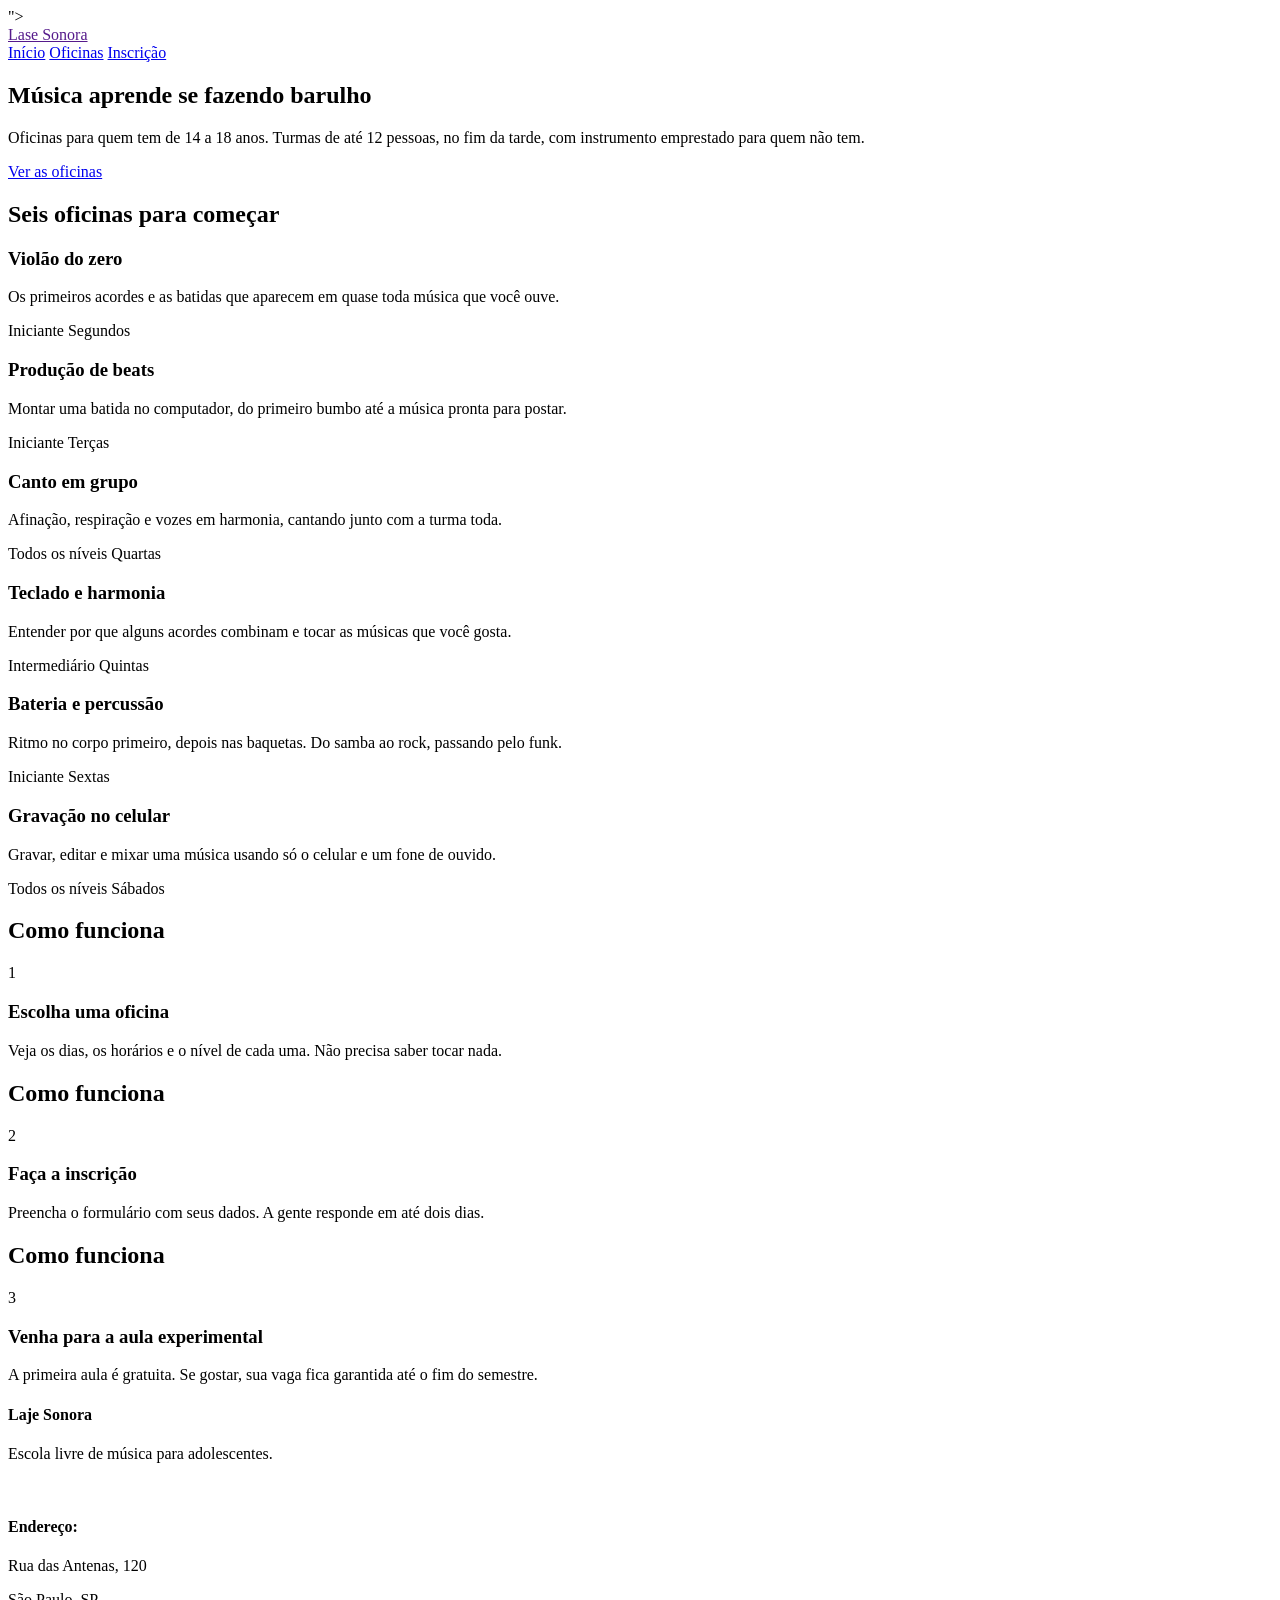
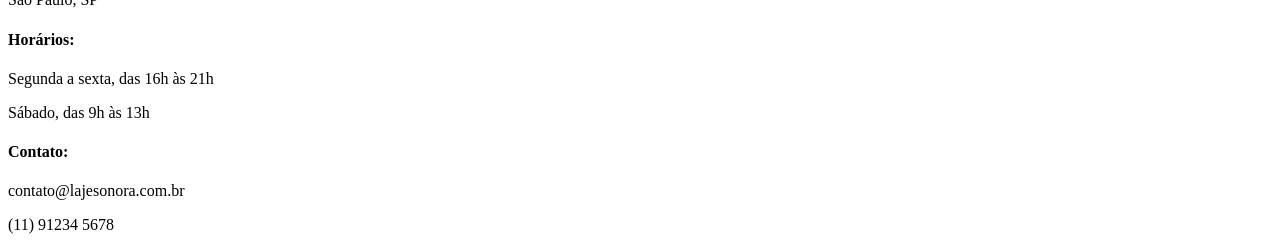
==== index.html @ b4974b71 "Initial commit" ====
<!DOCTYPE html>
<html lang="pt-br">
<head>
    <meta charset="UTF-8">
    <meta name="viewport" content="width=device-width, initial-scale=1.0">
    <title>Lase Sonora | Início</title>
    <link rel="stylesheet" href="index.css">
    <link rel="stylesheet" href="link rel="preconnect" href="https://fonts.googleapis.com">
    <link rel="preconnect" href="https://fonts.gstatic.com" crossorigin>
    <link href="https://fonts.googleapis.com/css2?family=Big+Shoulders:opsz,wght@10..72,100..900&display=swap" rel="stylesheet">">
</head>
<body>
    <header class="conteudo topo">
        <a href=""class="logo">Lase Sonora</a>

        <nav class="menu">
            <a href="index.css" class="atual">Início</a>
            <a href="oficinas.css">Oficinas</a>
            <a href="inscricao.html">Inscrição</a>
        </nav>
    </header>

    <main>
        <section class="conteudo cartazes">
            <div class="cartaz e cartaz-principal">
                 <h1>Música aprende se fazendo barulho</h1>  
            </div>
            <div class="Cartaz Cartaz-lateral">
                <p>Oficinas para quem tem de 14 a 18 anos. Turmas de até 12 pessoas, no fim da tarde, com instrumento emprestado para quem não tem.</p>
                <a href="./oficinas.html" class="botao">Ver as oficinas</a>
            </div>
        </section>

        <section class="conteudo secao">
            <h2 class="titulo-secao">Seis oficinas para começar</h2>
            <div class="card">
                <article class="cards">
                  <div class="foto foto-azul"></div>
                  <div card-texto>
                    <h3>Violão do zero</h3>
                    <p>Os primeiros acordes e as batidas que aparecem em quase toda música que você ouve.</p>
                    <div class="card-info">
                        <span>Iniciante</span>
                        <span>Segundos</span>
                    </div>
                  </div>
                </article>

                <article class="cards">
                  <div class="foto foto-amarela"></div>
                  <div card-texto>
                    <h3>Produção de beats</h3>
                    <p>Montar uma batida no computador, do primeiro bumbo até a música pronta para postar.</p>
                    <div class="card-info">
                        <span>Iniciante</span>
                        <span>Terças</span>
                    </div>
                  </div>
                </article>
                <article class="cards">
                  <div class="foto foto-tinta"></div>
                  <div card-texto>
                    <h3>Canto em grupo</h3>
                    <p>Afinação, respiração e vozes em harmonia, cantando junto com a turma toda.</p>
                    <div class="card-info">
                        <span>Todos os níveis</span>
                        <span>Quartas</span>
                    </div>
                  </div>
                </article>
                <article class="cards">
                  <div class="foto"></div>
                  <div card-texto>
                    <h3>Teclado e harmonia</h3>
                    <p>Entender por que alguns acordes combinam e tocar as músicas que você gosta.</p>
                    <div class="card-info">
                        <span>Intermediário</span>
                        <span>Quintas</span>
                    </div>
                  </div>
                </article>
                <article class="cards">
                  <div class="foto-azul"></div>
                  <div card-texto>
                    <h3>Bateria e percussão</h3>
                    <p>Ritmo no corpo primeiro, depois nas baquetas. Do samba ao rock, passando pelo funk.</p>
                    <div class="card-info">
                        <span>Iniciante</span>
                        <span>Sextas</span>
                    </div>
                  </div>
                </article>
                <article class="cards">
                  <div class="foto-amarela"></div>
                  <div card-texto>
                    <h3>Gravação no celular</h3>
                    <p>Gravar, editar e mixar uma música usando só o celular e um fone de ouvido.</p>
                    <div class="card-info">
                        <span>Todos os níveis</span>
                        <span>Sábados</span>
                    </div>
                  </div>
                </article>
            </div>
        </section>

        <section class="conteudo secao">
            <h2 class="titulo-secao">Como funciona</h2>
            <div class="passos">
                <div class="passo">
                    <p class="passo-numero">1</p>
                    <h3>Escolha uma oficina</h3>
                    <p>Veja os dias, os horários e o nível de cada uma. Não precisa saber tocar nada.</p>
                </div>
            </div>
            <h2 class="titulo-secao">Como funciona</h2>
            <div class="passos">
                <div class="passo">
                    <p class="passo-numero">2</p>
                    <h3>Faça a inscrição</h3>
                    <p>Preencha o formulário com seus dados. A gente responde em até dois dias.</p>
                </div>
            </div>
            <h2 class="titulo-secao">Como funciona</h2>
            <div class="passos">
                <div class="passo">
                    <p class="passo-numero">3</p>
                    <h3>Venha para a aula experimental</h3>
                    <p>A primeira aula é gratuita. Se gostar, sua vaga fica garantida até o fim do semestre.</p>
                </div>
            </div>
        </section>
    </main>

    <footer class="rodape">
        <div class="conteudo rodape-colunas">
            <div class="rodape-coluna">
                <h4>Laje Sonora</h4>
                <p>Escola livre de música para adolescentes.</p>
                <br>
                <h4>Endereço:</h4>
                <p>Rua das Antenas, 120</p>
                <p>São Paulo, SP</p>
                <h4>Horários:</h4>
                <p>Segunda a sexta, das 16h às 21h</p>
                <p>Sábado, das 9h às 13h</p>
                <h4>Contato:</h4>
                <p>contato@lajesonora.com.br </p>
                <p>(11) 91234 5678</p>
            </div>
        </div>
    </footer>
</body>
</html>
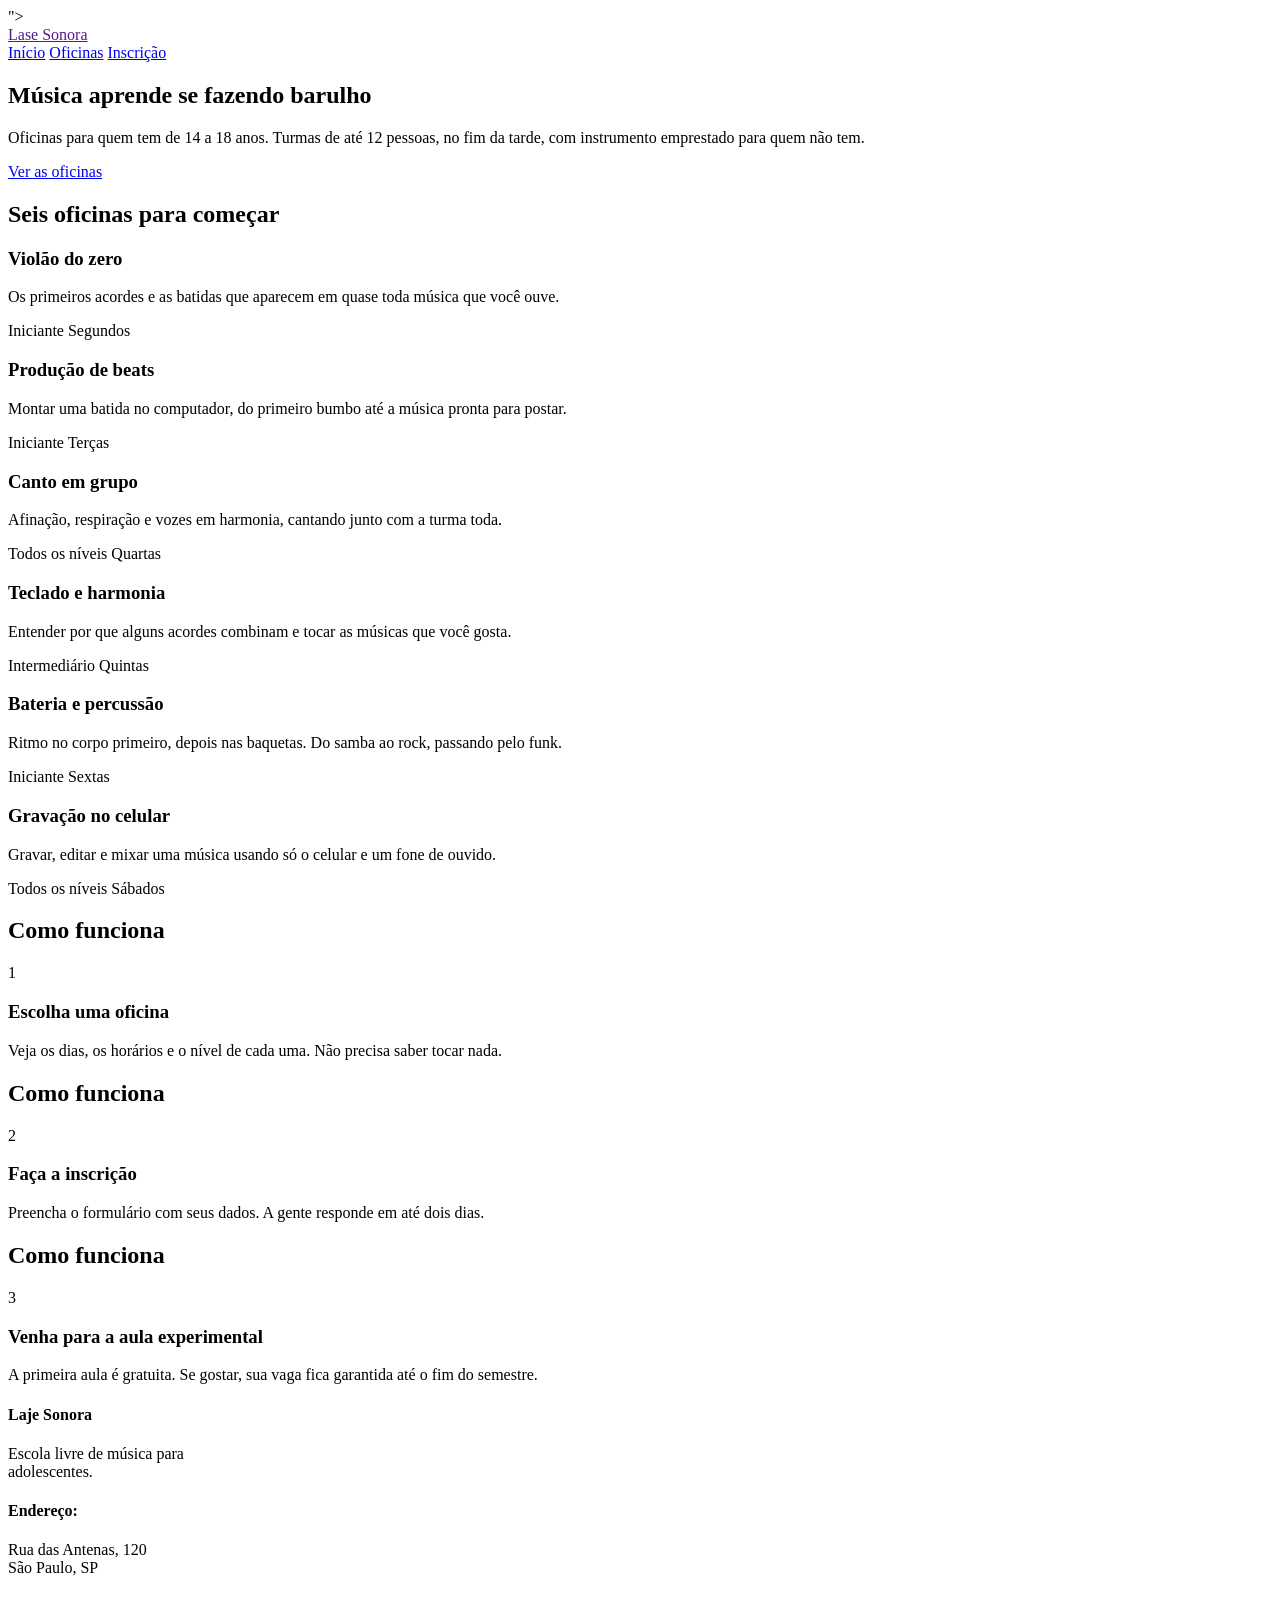
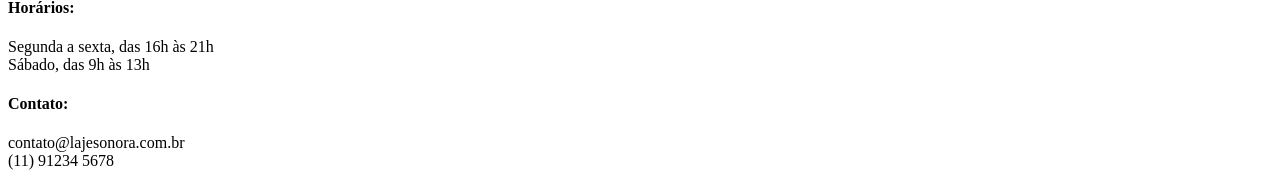
==== commit aad2f0be: "CSS geral: reset, variáveis e fontes" ====
--- a/index.html
+++ b/index.html
@@ -136,17 +136,19 @@
         <div class="conteudo rodape-colunas">
             <div class="rodape-coluna">
                 <h4>Laje Sonora</h4>
-                <p>Escola livre de música para adolescentes.</p>
-                <br>
+                <p>Escola livre de música para <br> adolescentes.</p>
+            </div>
+            <div class="rodape-coluna">
                 <h4>Endereço:</h4>
-                <p>Rua das Antenas, 120</p>
-                <p>São Paulo, SP</p>
+                <p>Rua das Antenas, 120 <br> São Paulo, SP</p>
+            </div>
+            <div class="rodape-coluna">
                 <h4>Horários:</h4>
-                <p>Segunda a sexta, das 16h às 21h</p>
-                <p>Sábado, das 9h às 13h</p>
+                <p>Segunda a sexta, das 16h às 21h <br> Sábado, das 9h às 13h</p>
+            </div>
+            <div class="rodape-coluna">
                 <h4>Contato:</h4>
-                <p>contato@lajesonora.com.br </p>
-                <p>(11) 91234 5678</p>
+                <p>contato@lajesonora.com.br  <br> (11) 91234 5678</p>
             </div>
         </div>
     </footer>
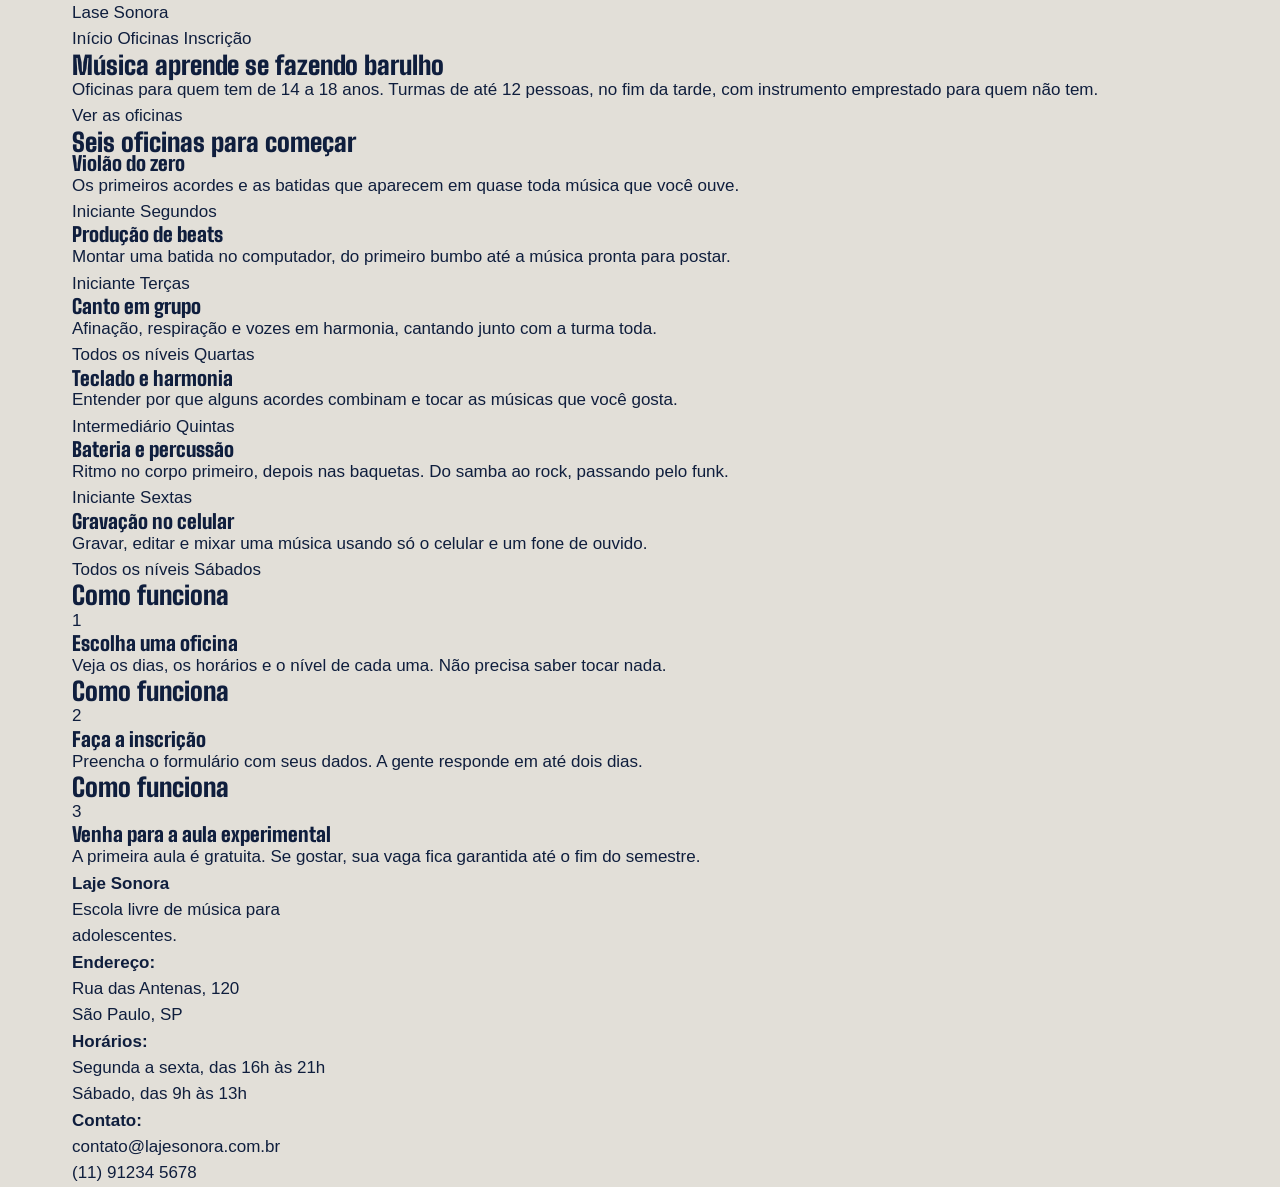
==== commit 13fa356c: "CSS geral: reset, variáveis e fontes" ====
--- a/index.html
+++ b/index.html
@@ -7,7 +7,7 @@
     <link rel="stylesheet" href="index.css">
     <link rel="stylesheet" href="link rel="preconnect" href="https://fonts.googleapis.com">
     <link rel="preconnect" href="https://fonts.gstatic.com" crossorigin>
-    <link href="https://fonts.googleapis.com/css2?family=Big+Shoulders:opsz,wght@10..72,100..900&display=swap" rel="stylesheet">">
+    <link href="https://fonts.googleapis.com/css2?family=Big+Shoulders:opsz,wght@10..72,100..900&display=swap" rel="stylesheet">
 </head>
 <body>
     <header class="conteudo topo">
--- a/index.css
+++ b/index.css
@@ -0,0 +1,47 @@
+/* Reset do CSS */
+* {
+    margin: 0;
+    padding: 0;
+    box-sizing: border-box;
+  }
+  
+  /* Variáveis (Cores e Fontes) */
+  :root {
+    --concreto: #E2DFD8;
+    --concreto-escuro: #CBC7BE;
+    --tinta: #0F1E3D;
+    --caixa-dagua: #1F5FBF;
+    --fita: #F3C623;
+    --branco: #FFFFFF;
+    --fonte-cartaz: "Big Shoulders", "Arial Narrow", sans-serif;
+    --fonte-texto: "Archivo", Arial, sans-serif;
+  }
+  
+  /* Estilos Globais do Corpo da Página */
+  body {
+    background-color: var(--concreto);
+    color: var(--tinta);
+    font-family: var(--fonte-texto);
+    font-size: 17px;
+    line-height: 1.55;
+  }
+  
+  /* Links */
+  a {
+    color: inherit;
+    text-decoration: none;
+  }
+  
+  /* Títulos */
+  h1, h2, h3 {
+    font-family: var(--fonte-cartaz);
+    font-weight: 900;
+    line-height: 0.95;
+  }
+  
+  /* Container de Conteúdo */
+  .conteudo {
+    max-width: 1200px;
+    margin-inline: auto;
+    padding-inline: 32px;
+  }
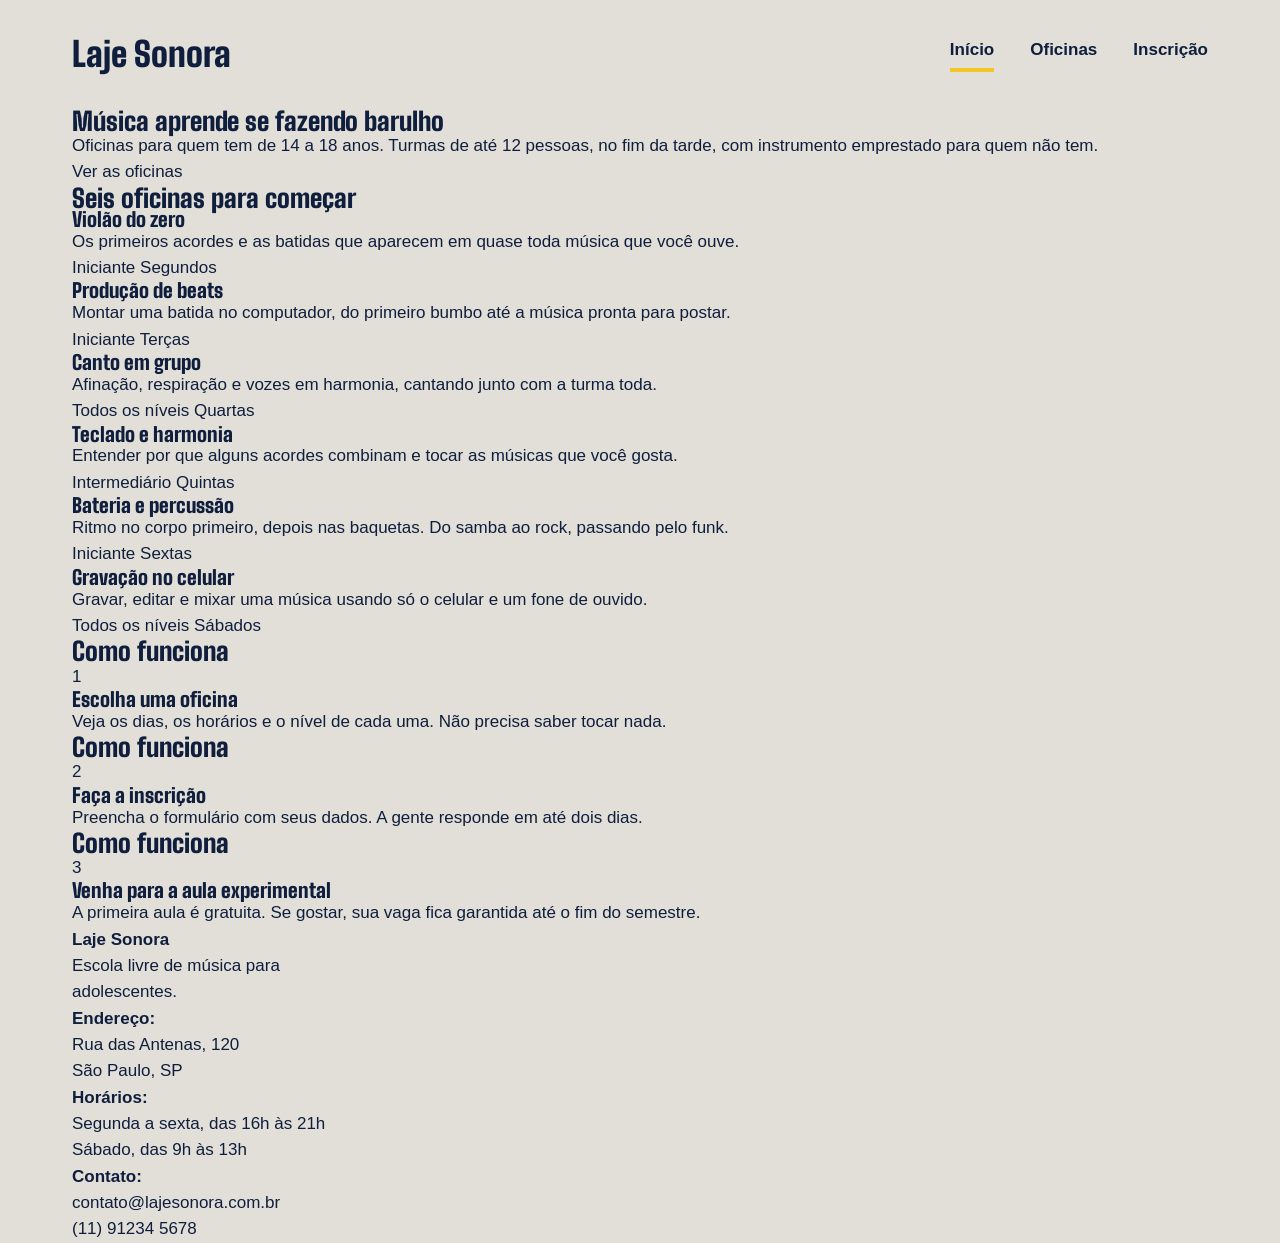
==== commit 1edf8053: "Topo com flex" ====
--- a/index.html
+++ b/index.html
@@ -3,7 +3,7 @@
 <head>
     <meta charset="UTF-8">
     <meta name="viewport" content="width=device-width, initial-scale=1.0">
-    <title>Lase Sonora | Início</title>
+    <title>Laje Sonora | Início</title>
     <link rel="stylesheet" href="index.css">
     <link rel="stylesheet" href="link rel="preconnect" href="https://fonts.googleapis.com">
     <link rel="preconnect" href="https://fonts.gstatic.com" crossorigin>
@@ -11,7 +11,7 @@
 </head>
 <body>
     <header class="conteudo topo">
-        <a href=""class="logo">Lase Sonora</a>
+        <a href=""class="logo">Laje Sonora</a>
 
         <nav class="menu">
             <a href="index.css" class="atual">Início</a>
--- a/index.css
+++ b/index.css
@@ -1,12 +1,11 @@
-/* Reset do CSS */
+
 * {
     margin: 0;
     padding: 0;
     box-sizing: border-box;
   }
   
-  /* Variáveis (Cores e Fontes) */
-  :root {
+:root {
     --concreto: #E2DFD8;
     --concreto-escuro: #CBC7BE;
     --tinta: #0F1E3D;
@@ -15,33 +14,63 @@
     --branco: #FFFFFF;
     --fonte-cartaz: "Big Shoulders", "Arial Narrow", sans-serif;
     --fonte-texto: "Archivo", Arial, sans-serif;
-  }
+}
   
-  /* Estilos Globais do Corpo da Página */
-  body {
+body {
     background-color: var(--concreto);
     color: var(--tinta);
     font-family: var(--fonte-texto);
     font-size: 17px;
     line-height: 1.55;
-  }
-  
-  /* Links */
-  a {
+}
+
+a {
     color: inherit;
     text-decoration: none;
-  }
+}
   
-  /* Títulos */
-  h1, h2, h3 {
+h1, h2, h3 {
     font-family: var(--fonte-cartaz);
     font-weight: 900;
     line-height: 0.95;
-  }
-  
-  /* Container de Conteúdo */
-  .conteudo {
+}
+
+.conteudo {
     max-width: 1200px;
     margin-inline: auto;
     padding-inline: 32px;
-  }+}
+
+.topo {
+    padding-block: 28px;
+    display: flex;
+    justify-content: space-between;
+    align-items: center;
+}
+
+.logo {
+    font-family: var(--fonte-cartaz);
+    font-size: 34px;
+    font-weight: 900;
+    text-decoration: 4px solid transparent;
+}
+
+.menu {
+    display: flex;
+    gap: 36px;
+}
+
+.menu a {
+    font-weight: 600;
+    text-decoration: none;
+    padding-bottom: 4px;
+    border-bottom: 4px solid transparent;
+}
+
+.menu a:hover {
+    border-bottom-color: var(--tinta);
+} 
+
+.menu a.atual {
+    border-bottom-color: var(--fita);
+}
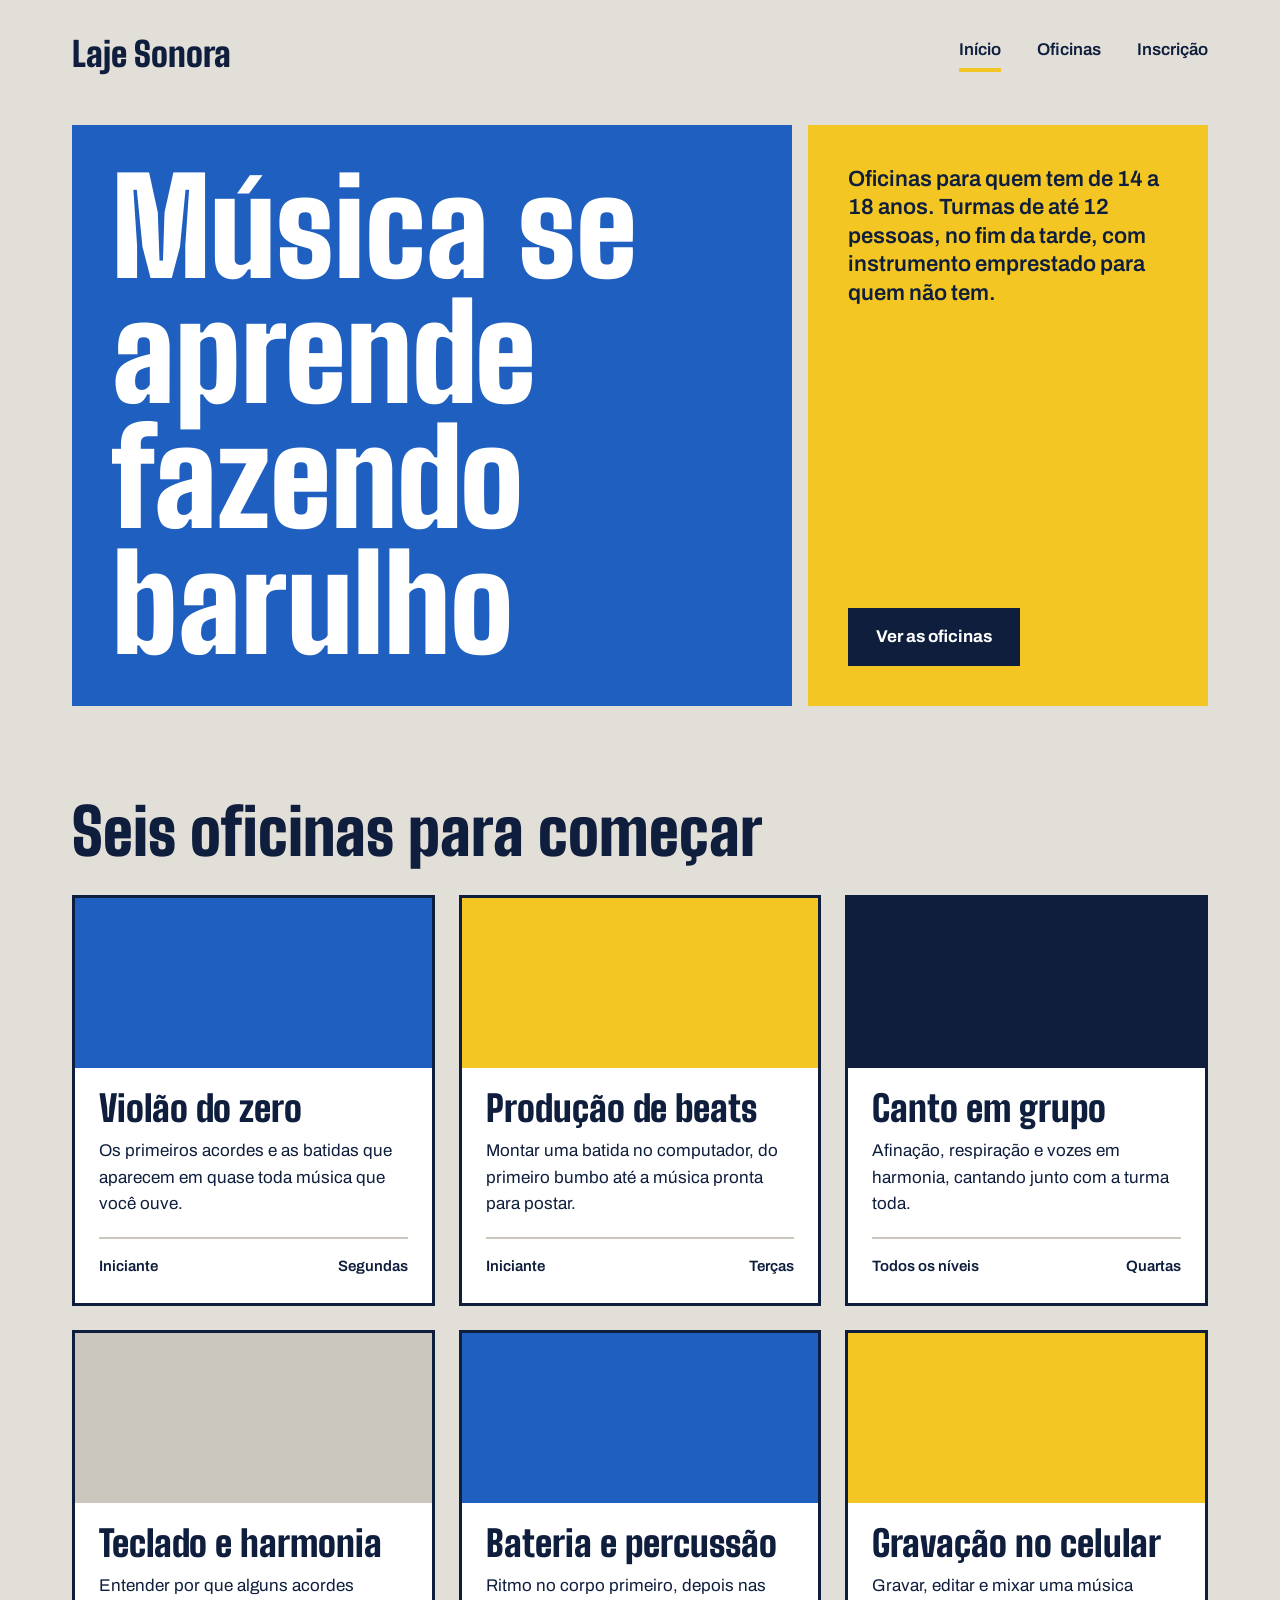
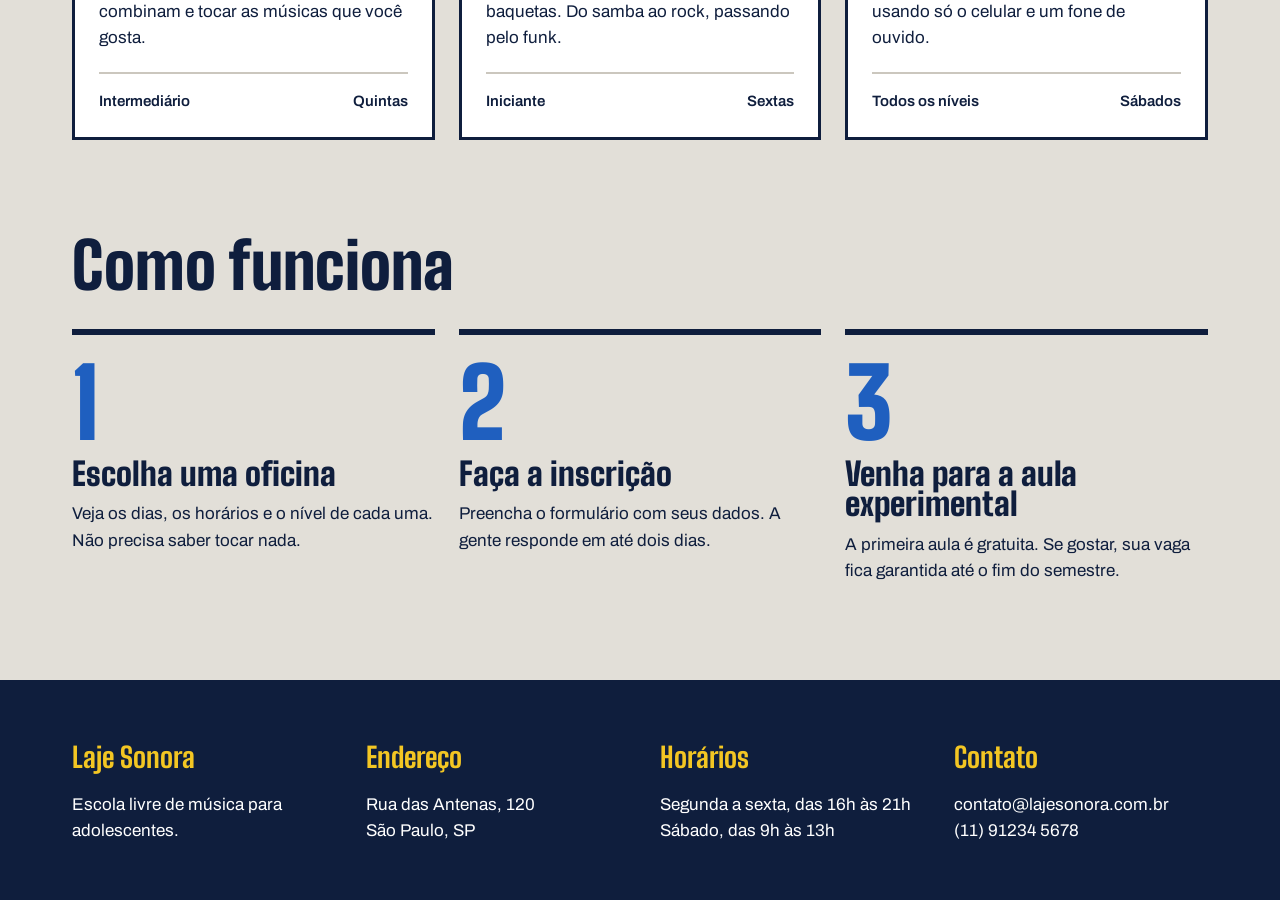
==== commit 3d03fbd9: "Página inicial pronta" ====
--- a/index.html
+++ b/index.html
@@ -1,105 +1,109 @@
 <!DOCTYPE html>
-<html lang="pt-br">
+<html lang="pt-BR">
 <head>
     <meta charset="UTF-8">
     <meta name="viewport" content="width=device-width, initial-scale=1.0">
     <title>Laje Sonora | Início</title>
+    <link rel="preconnect" href="https://fonts.googleapis.com">
+    <link rel="preconnect" href="https://fonts.gstatic.com" crossorigin>
+    <link href="https://fonts.googleapis.com/css2?family=Archivo:wght@400;600;700&family=Big+Shoulders:opsz,wght@10..72,900&display=swap" rel="stylesheet">
     <link rel="stylesheet" href="index.css">
-    <link rel="stylesheet" href="link rel="preconnect" href="https://fonts.googleapis.com">
-    <link rel="preconnect" href="https://fonts.gstatic.com" crossorigin>
-    <link href="https://fonts.googleapis.com/css2?family=Big+Shoulders:opsz,wght@10..72,100..900&display=swap" rel="stylesheet">
 </head>
 <body>
     <header class="conteudo topo">
-        <a href=""class="logo">Laje Sonora</a>
+        <a href="index.html" class="logo">Laje Sonora</a>
 
         <nav class="menu">
-            <a href="index.css" class="atual">Início</a>
-            <a href="oficinas.css">Oficinas</a>
+            <a href="index.html" class="atual">Início</a>
+            <a href="oficinas.html">Oficinas</a>
             <a href="inscricao.html">Inscrição</a>
         </nav>
     </header>
 
     <main>
         <section class="conteudo cartazes">
-            <div class="cartaz e cartaz-principal">
-                 <h1>Música aprende se fazendo barulho</h1>  
+            <div class="cartaz cartaz-principal">
+                <h1>Música se aprende fazendo barulho</h1>  
             </div>
-            <div class="Cartaz Cartaz-lateral">
+            <div class="cartaz cartaz-lateral">
                 <p>Oficinas para quem tem de 14 a 18 anos. Turmas de até 12 pessoas, no fim da tarde, com instrumento emprestado para quem não tem.</p>
-                <a href="./oficinas.html" class="botao">Ver as oficinas</a>
+                <a href="oficinas.html" class="botao">Ver as oficinas</a>
             </div>
         </section>
 
         <section class="conteudo secao">
             <h2 class="titulo-secao">Seis oficinas para começar</h2>
-            <div class="card">
-                <article class="cards">
-                  <div class="foto foto-azul"></div>
-                  <div card-texto>
-                    <h3>Violão do zero</h3>
-                    <p>Os primeiros acordes e as batidas que aparecem em quase toda música que você ouve.</p>
-                    <div class="card-info">
-                        <span>Iniciante</span>
-                        <span>Segundos</span>
+            <div class="cards">
+                <article class="card">
+                    <div class="foto foto-azul"></div>
+                    <div class="card-texto">
+                        <h3>Violão do zero</h3>
+                        <p>Os primeiros acordes e as batidas que aparecem em quase toda música que você ouve.</p>
+                        <div class="card-info">
+                            <span>Iniciante</span>
+                            <span>Segundas</span>
+                        </div>
                     </div>
-                  </div>
                 </article>
 
-                <article class="cards">
-                  <div class="foto foto-amarela"></div>
-                  <div card-texto>
-                    <h3>Produção de beats</h3>
-                    <p>Montar uma batida no computador, do primeiro bumbo até a música pronta para postar.</p>
-                    <div class="card-info">
-                        <span>Iniciante</span>
-                        <span>Terças</span>
+                <article class="card">
+                    <div class="foto foto-amarela"></div>
+                    <div class="card-texto">
+                        <h3>Produção de beats</h3>
+                        <p>Montar uma batida no computador, do primeiro bumbo até a música pronta para postar.</p>
+                        <div class="card-info">
+                            <span>Iniciante</span>
+                            <span>Terças</span>
+                        </div>
                     </div>
-                  </div>
                 </article>
-                <article class="cards">
-                  <div class="foto foto-tinta"></div>
-                  <div card-texto>
-                    <h3>Canto em grupo</h3>
-                    <p>Afinação, respiração e vozes em harmonia, cantando junto com a turma toda.</p>
-                    <div class="card-info">
-                        <span>Todos os níveis</span>
-                        <span>Quartas</span>
+
+                <article class="card">
+                    <div class="foto foto-tinta"></div>
+                    <div class="card-texto">
+                        <h3>Canto em grupo</h3>
+                        <p>Afinação, respiração e vozes em harmonia, cantando junto com a turma toda.</p>
+                        <div class="card-info">
+                            <span>Todos os níveis</span>
+                            <span>Quartas</span>
+                        </div>
                     </div>
-                  </div>
                 </article>
-                <article class="cards">
-                  <div class="foto"></div>
-                  <div card-texto>
-                    <h3>Teclado e harmonia</h3>
-                    <p>Entender por que alguns acordes combinam e tocar as músicas que você gosta.</p>
-                    <div class="card-info">
-                        <span>Intermediário</span>
-                        <span>Quintas</span>
+
+                <article class="card">
+                    <div class="foto"></div>
+                    <div class="card-texto">
+                        <h3>Teclado e harmonia</h3>
+                        <p>Entender por que alguns acordes combinam e tocar as músicas que você gosta.</p>
+                        <div class="card-info">
+                            <span>Intermediário</span>
+                            <span>Quintas</span>
+                        </div>
                     </div>
-                  </div>
                 </article>
-                <article class="cards">
-                  <div class="foto-azul"></div>
-                  <div card-texto>
-                    <h3>Bateria e percussão</h3>
-                    <p>Ritmo no corpo primeiro, depois nas baquetas. Do samba ao rock, passando pelo funk.</p>
-                    <div class="card-info">
-                        <span>Iniciante</span>
-                        <span>Sextas</span>
+
+                <article class="card">
+                    <div class="foto foto-azul"></div>
+                    <div class="card-texto">
+                        <h3>Bateria e percussão</h3>
+                        <p>Ritmo no corpo primeiro, depois nas baquetas. Do samba ao rock, passando pelo funk.</p>
+                        <div class="card-info">
+                            <span>Iniciante</span>
+                            <span>Sextas</span>
+                        </div>
                     </div>
-                  </div>
                 </article>
-                <article class="cards">
-                  <div class="foto-amarela"></div>
-                  <div card-texto>
-                    <h3>Gravação no celular</h3>
-                    <p>Gravar, editar e mixar uma música usando só o celular e um fone de ouvido.</p>
-                    <div class="card-info">
-                        <span>Todos os níveis</span>
-                        <span>Sábados</span>
+
+                <article class="card">
+                    <div class="foto foto-amarela"></div>
+                    <div class="card-texto">
+                        <h3>Gravação no celular</h3>
+                        <p>Gravar, editar e mixar uma música usando só o celular e um fone de ouvido.</p>
+                        <div class="card-info">
+                            <span>Todos os níveis</span>
+                            <span>Sábados</span>
+                        </div>
                     </div>
-                  </div>
                 </article>
             </div>
         </section>
@@ -112,17 +116,13 @@
                     <h3>Escolha uma oficina</h3>
                     <p>Veja os dias, os horários e o nível de cada uma. Não precisa saber tocar nada.</p>
                 </div>
-            </div>
-            <h2 class="titulo-secao">Como funciona</h2>
-            <div class="passos">
+
                 <div class="passo">
                     <p class="passo-numero">2</p>
                     <h3>Faça a inscrição</h3>
                     <p>Preencha o formulário com seus dados. A gente responde em até dois dias.</p>
                 </div>
-            </div>
-            <h2 class="titulo-secao">Como funciona</h2>
-            <div class="passos">
+
                 <div class="passo">
                     <p class="passo-numero">3</p>
                     <h3>Venha para a aula experimental</h3>
@@ -136,19 +136,19 @@
         <div class="conteudo rodape-colunas">
             <div class="rodape-coluna">
                 <h4>Laje Sonora</h4>
-                <p>Escola livre de música para <br> adolescentes.</p>
+                <p>Escola livre de música para adolescentes.</p>
             </div>
             <div class="rodape-coluna">
-                <h4>Endereço:</h4>
+                <h4>Endereço</h4>
                 <p>Rua das Antenas, 120 <br> São Paulo, SP</p>
             </div>
             <div class="rodape-coluna">
-                <h4>Horários:</h4>
+                <h4>Horários</h4>
                 <p>Segunda a sexta, das 16h às 21h <br> Sábado, das 9h às 13h</p>
             </div>
             <div class="rodape-coluna">
-                <h4>Contato:</h4>
-                <p>contato@lajesonora.com.br  <br> (11) 91234 5678</p>
+                <h4>Contato</h4>
+                <p>contato@lajesonora.com.br <br> (11) 91234 5678</p>
             </div>
         </div>
     </footer>
--- a/index.css
+++ b/index.css
@@ -1,9 +1,8 @@
-
 * {
     margin: 0;
     padding: 0;
     box-sizing: border-box;
-  }
+}
   
 :root {
     --concreto: #E2DFD8;
@@ -26,7 +25,6 @@
 
 a {
     color: inherit;
-    text-decoration: none;
 }
   
 h1, h2, h3 {
@@ -52,7 +50,7 @@
     font-family: var(--fonte-cartaz);
     font-size: 34px;
     font-weight: 900;
-    text-decoration: 4px solid transparent;
+    text-decoration: none;
 }
 
 .menu {
@@ -73,4 +71,164 @@
 
 .menu a.atual {
     border-bottom-color: var(--fita);
+}
+
+.cartazes {
+    margin-top: 16px;
+    display: flex;
+    gap: 16px;
+}
+
+.cartaz {
+    padding: 40px;
+}
+
+.cartaz-principal {
+    background-color: var(--caixa-dagua);
+    color: var(--branco);
+    flex: 2;
+}
+
+.cartaz-principal h1 {
+    font-size: 132px;
+    max-width: 9ch;
+}
+
+.cartaz-lateral {
+    background-color: var(--fita);
+    flex: 1;
+    display: flex;
+    flex-direction: column;
+    justify-content: space-between;
+    gap: 32px;
+    align-items: flex-start;
+}
+
+.cartaz-lateral p {
+    font-size: 22px;
+    font-weight: 600;
+    line-height: 1.3;
+}
+
+.botao {
+    background-color: var(--tinta);
+    color: var(--branco);
+    font-weight: 700;
+    text-decoration: none;
+    padding: 16px 28px;
+    border: none;
+    font-family: var(--fonte-texto);
+    font-size: 17px;
+    cursor: pointer;
+}
+
+.botao:hover {
+    background-color: var(--caixa-dagua);
+}
+
+.secao {
+    margin-top: 96px;
+}
+  
+.titulo-secao {
+    font-size: 64px; 
+    margin-bottom: 32px; 
+}
+  
+.cards {
+    display: flex;
+    flex-wrap: wrap; 
+    gap: 24px; 
+}
+  
+.card {
+    background-color: var(--branco); 
+    border: 3px solid var(--tinta);
+    flex: 1 1 340px; 
+}
+  
+.card .foto {
+    height: 170px; 
+}
+  
+.foto {
+    background-color: var(--concreto-escuro); 
+}
+
+.foto-azul {
+    background-color: var(--caixa-dagua);
+}
+
+.foto-amarela {
+    background-color: var(--fita);
+}
+
+.foto-tinta {
+    background-color: var(--tinta);
+}
+  
+.card-texto {
+    padding: 24px; 
+}
+  
+.card h3 {
+    font-size: 36px; 
+    margin-bottom: 12px; 
+}
+  
+.card-info {
+    margin-top: 20px; 
+    padding-top: 16px; 
+    border-top: 2px solid var(--concreto-escuro);
+    font-weight: 600;
+    font-size: 15px;  
+    display: flex;
+    justify-content: space-between; 
+}
+
+.passos {
+    display: flex;
+    gap: 24px;
+}
+
+.passo {
+    border-top: 6px solid var(--tinta);
+    padding-top: 20px;
+    flex: 1;
+}
+
+.passo-numero {
+    font-family: var(--fonte-cartaz);
+    font-size: 96px;
+    font-weight: 900;
+    line-height: 1;
+    color: var(--caixa-dagua);
+}
+
+.passo h3 {
+    font-size: 32px;
+    margin-block: 8px 12px;
+}
+
+.rodape {
+    background-color: var(--tinta);
+    color: var(--branco);
+    margin-top: 96px;
+    padding-block: 56px;
+}
+
+.rodape-colunas {
+    display: flex;
+    gap: 40px;
+}
+
+.rodape-coluna {
+    flex: 1;
+}
+
+.rodape h4 {
+    font-family: var(--fonte-cartaz);
+    font-size: 28px;
+    color: var(--fita);
+    margin-bottom: 12px;
 }
